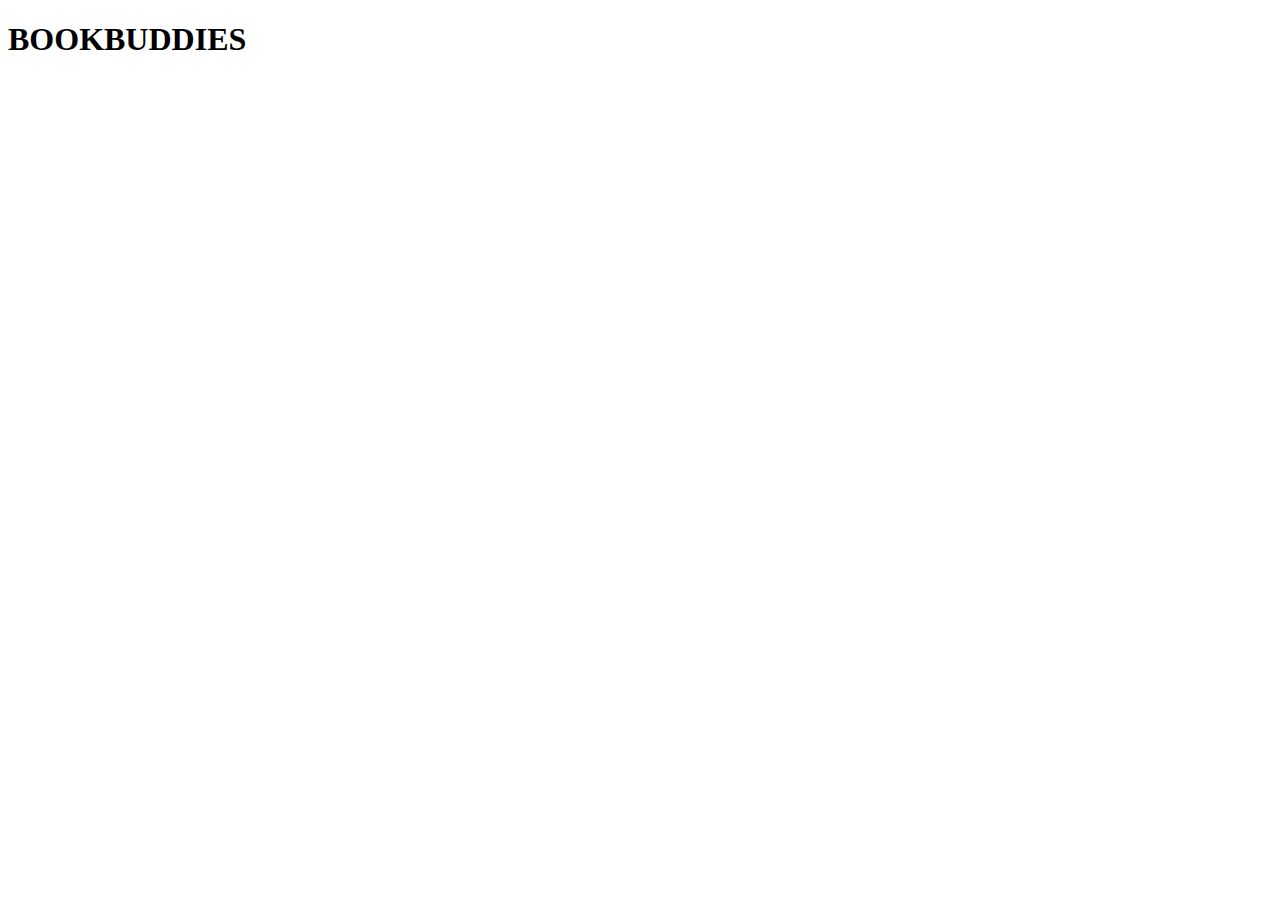
==== HTML/index.html @ 574a14b3 "I started making a title and started with the first page" ====
<!DOCTYPE html>
<html lang="en">
<head>
    <meta charset="UTF-8">
    <meta name="viewport" content="width=device-width, initial-scale=1.0">
    <link rel="stylesheet" href="/webbutveckling/Projekt/Kund_har_ratt/CSS/stylesheet.css">
    <title>Bookbuddies</title>
    <link href="https://fonts.googleapis.com/css2?family=Commissioner:wght@100..900&display=swap" rel="stylesheet">

</head>
<body>
    <h1>BOOKBUDDIES</h1>

    
    
</body>
</html>
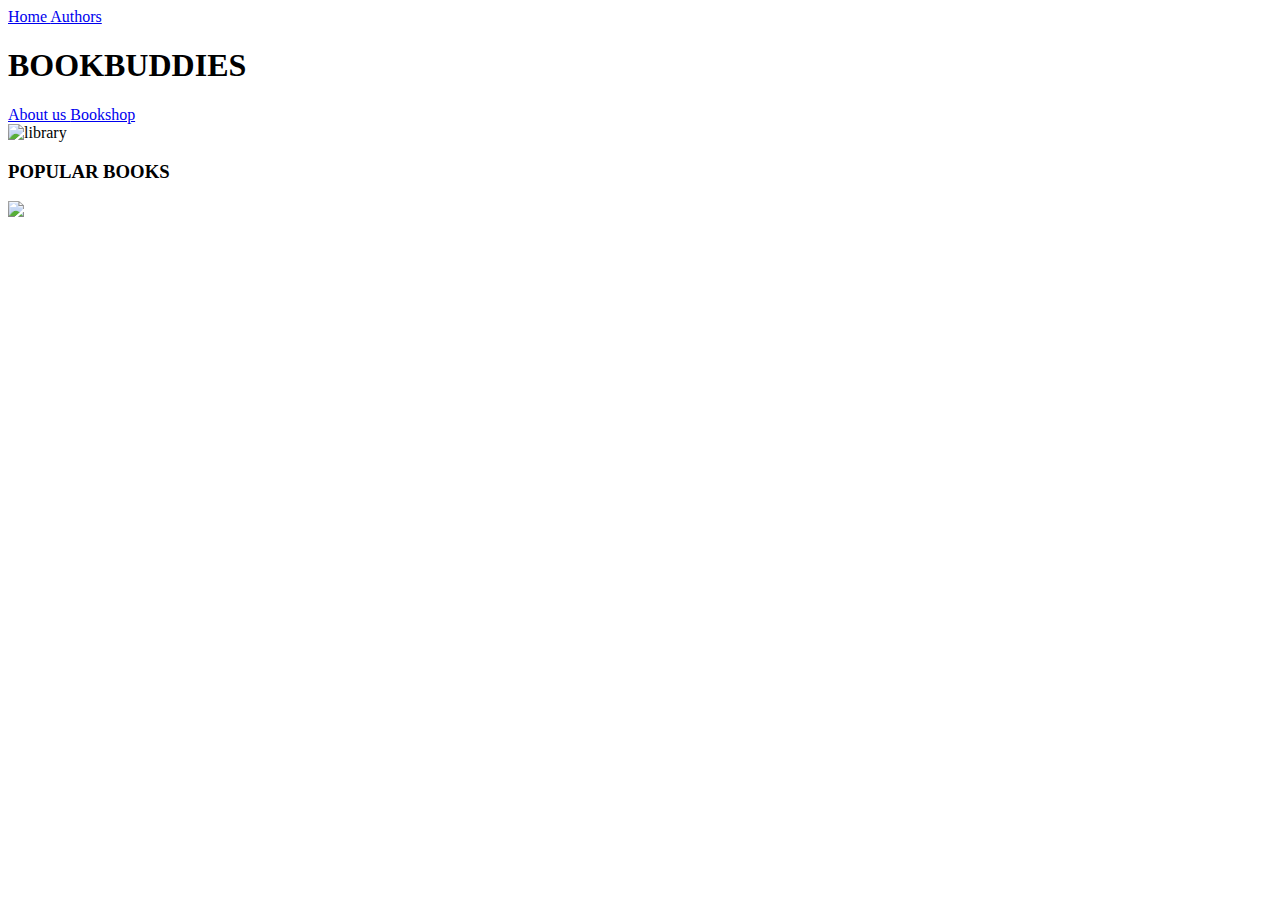
==== commit 82604398: "I added a hero img and started putting in "popular things."" ====
--- a/HTML/index.html
+++ b/HTML/index.html
@@ -5,13 +5,23 @@
     <meta name="viewport" content="width=device-width, initial-scale=1.0">
     <link rel="stylesheet" href="/webbutveckling/Projekt/Kund_har_ratt/CSS/stylesheet.css">
     <title>Bookbuddies</title>
-    <link href="https://fonts.googleapis.com/css2?family=Commissioner:wght@100..900&display=swap" rel="stylesheet">
+    <link href="https://fonts.googleapis.com/css2?family=Commissioner:wght@100..900&display=swap" rel="stylesheett">
 
 </head>
 <body>
-    <h1>BOOKBUDDIES</h1>
+    <header>
+        <nav class="navbar">
+            <a href=#home> Home </a>
+            <a href=#authors> Authors </a>
+            <h1>BOOKBUDDIES</h1>
+            <a href=#about> About us </a>
+            <a href=#bookshop> Bookshop </a>
 
-    
+        </nav>
+        <img class="library" src="/webbutveckling/Projekt/Kund_har_ratt/img/0mY8lQYqnDgmI5daThxYBtQOHVy0-REGULAR.jpg" alt="library">
+    </header>
+    <h3 class="popular">POPULAR BOOKS</h3>
+    <img class="karin" src="/webbutveckling/Projekt/Kund_har_ratt/img/Boye_Karin_SVPA.jpeg">
     
 </body>
 </html>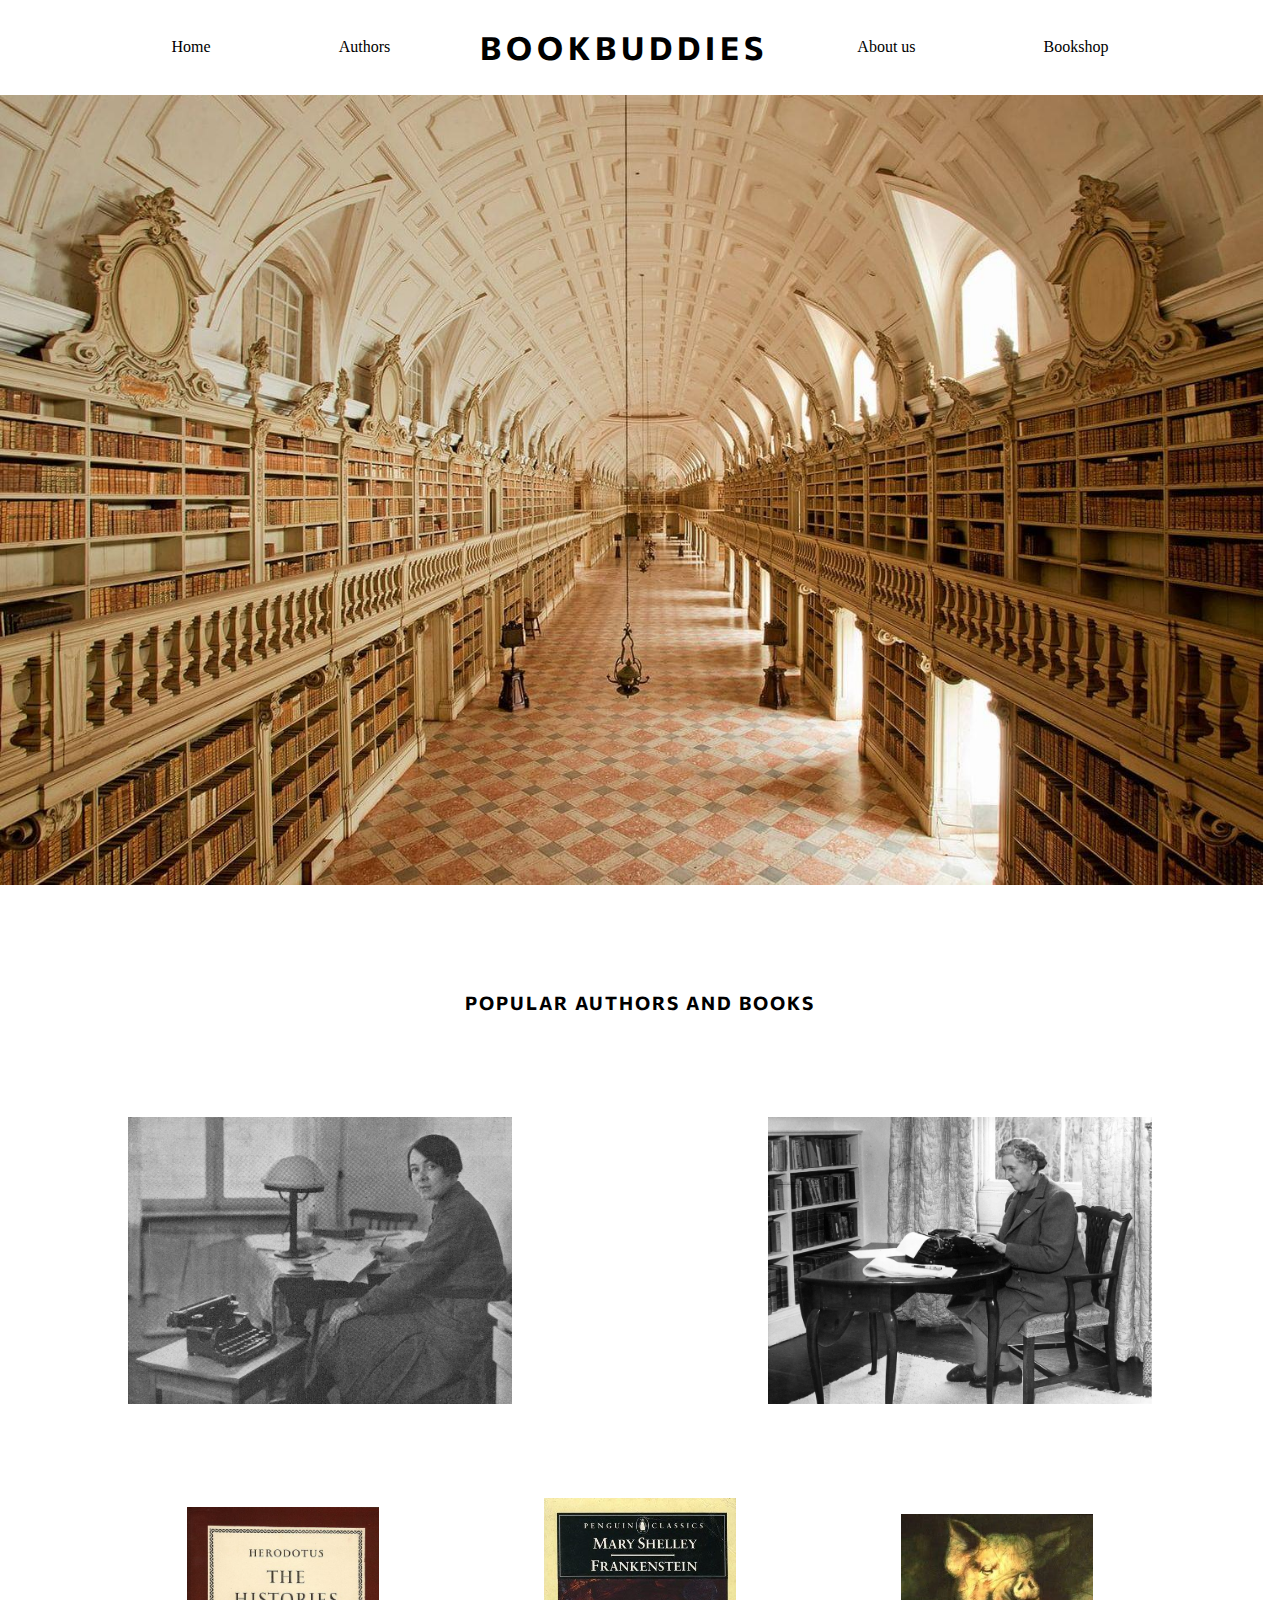
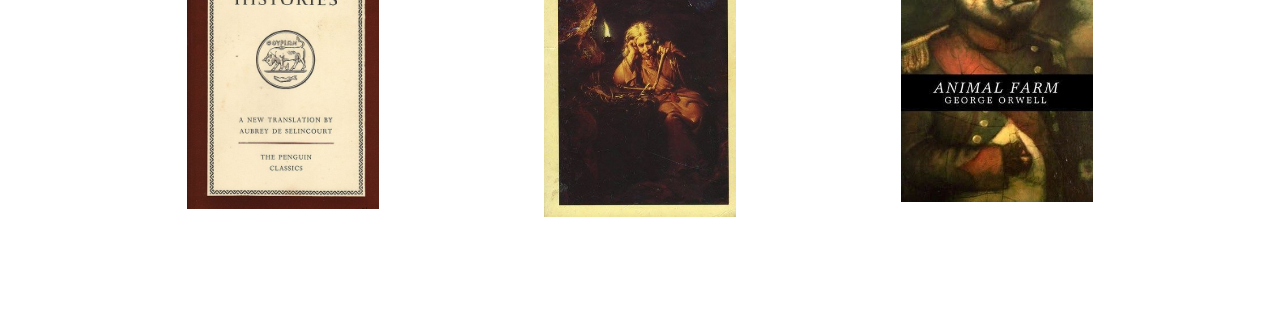
==== commit a5bd93f4: "I added the row with books and tried to scale them down" ====
--- a/HTML/index.html
+++ b/HTML/index.html
@@ -3,7 +3,7 @@
 <head>
     <meta charset="UTF-8">
     <meta name="viewport" content="width=device-width, initial-scale=1.0">
-    <link rel="stylesheet" href="/webbutveckling/Projekt/Kund_har_ratt/CSS/stylesheet.css">
+    <link rel="stylesheet" href="/CSS/stylesheet.css">
     <title>Bookbuddies</title>
     <link href="https://fonts.googleapis.com/css2?family=Commissioner:wght@100..900&display=swap" rel="stylesheett">
 
@@ -11,17 +11,40 @@
 <body>
     <header>
         <nav class="navbar">
-            <a href=#home> Home </a>
-            <a href=#authors> Authors </a>
+            <a class="navbars" href=home> Home </a>
+            <a class="navbars" href=authors> Authors </a>
             <h1>BOOKBUDDIES</h1>
-            <a href=#about> About us </a>
-            <a href=#bookshop> Bookshop </a>
+            <a class="navbars" href=about> About us </a>
+            <a class="navbars" href=bookshop> Bookshop </a>
 
         </nav>
-        <img class="library" src="/webbutveckling/Projekt/Kund_har_ratt/img/0mY8lQYqnDgmI5daThxYBtQOHVy0-REGULAR.jpg" alt="library">
+
+        <img class="library" src="/img/0mY8lQYqnDgmI5daThxYBtQOHVy0-REGULAR.jpg" alt="library">
     </header>
-    <h3 class="popular">POPULAR BOOKS</h3>
-    <img class="karin" src="/webbutveckling/Projekt/Kund_har_ratt/img/Boye_Karin_SVPA.jpeg">
+
+    <h3 class="popular">POPULAR AUTHORS AND BOOKS</h3>
+
+    <div class="authors">
+        <a href="karinboye">
+            <img class="karin" src="/img/Karinboye.jpg" alt="Karin Boye">
+        </a>
     
+        <a href="agathachristie">
+            <img class="agatha" src="/img/agathachritie.jpg" alt="Agatha Christie">
+        </a>
+    </div>
+    <div class="popularbooks">
+        <a href="Thehistory">
+            <img class="Thehistory" src="/img/thehistories.jpg" alt="little women bok">
+        </a>
+        <a href="frankenstein">
+            <img class="frankenstein" src="/img/frankenstein.jpg" alt="frankenstein book">
+        </a>
+        <a href="">
+            <img class="animalfarm" src="/img/animalfarm.jpg" alt="">
+        </a>
+    </div>
+    
+
 </body>
 </html>--- a/CSS/stylesheet.css
+++ b/CSS/stylesheet.css
@@ -0,0 +1,113 @@
+@import url(https://fonts.googleapis.com/css2?family=Commissioner:wght@300;400;500;600;700&display=swap);
+
+*{
+  margin: 0%;
+  padding: 0%;
+}
+
+body {
+  display: grid;
+  grid-template-columns: auto;
+  grid-template-rows: auto ;
+  column-gap: 4%;
+  grid-template-areas: 
+  'hd '
+  'ut'
+  'sc1'
+  'sc2'
+  'ft';
+}
+
+
+header {
+    grid-area: hd;
+}
+
+h1 {
+    display: grid;
+    grid-area: hd;
+
+    font-family: "Commissioner", sans-serif;
+    font-optical-sizing: auto;
+    font-weight: weight;
+    font-style: normal;
+    letter-spacing: 5px;    
+   
+  }
+
+  .navbars {
+    text-decoration: none;
+    color: black;
+    position: relative;
+    margin: 3%;
+  }
+
+  .navbars::after{
+    content: '';
+   height: 4px;
+   width: 0%;
+   background: #9b59b6;
+   display: block;
+   position: absolute;
+   bottom: -10px;
+   transition: all 0.4s;
+   pointer-events: none;
+  }
+
+  a:hover::after{
+    width: 100%;
+  }
+  
+  nav {
+    display: flex;
+    justify-content: center;
+    align-items: center;
+    column-gap: 4%;
+  }
+
+  .library{
+    max-width: 98.7vw;
+    grid-area: hd;
+  }
+
+  .popular{
+
+    display: flex;
+    align-items: center;
+    justify-content: center;
+    grid-area: ut ;
+    font-family: "Commissioner", sans-serif;
+    font-optical-sizing: auto;
+    font-weight: weight;
+    font-style: normal;
+    letter-spacing: 2px; 
+    margin: 8%;
+    
+  }
+
+  .authors {
+    grid-area: sc1;
+    display: flex;
+    justify-content:space-around;
+    align-items: center;
+    max-width: 100vw;
+}
+
+.authors img {
+  width: 30vw;
+}
+
+
+.popularbooks{
+  grid-area: sc2;
+  overflow: none;
+  margin: 7% ;
+  display: flex;
+  justify-content: center;
+  align-items: center;
+  gap: 15%;
+}
+.popularbooks img{
+  width: 15vw;
+  height: 100%;
+}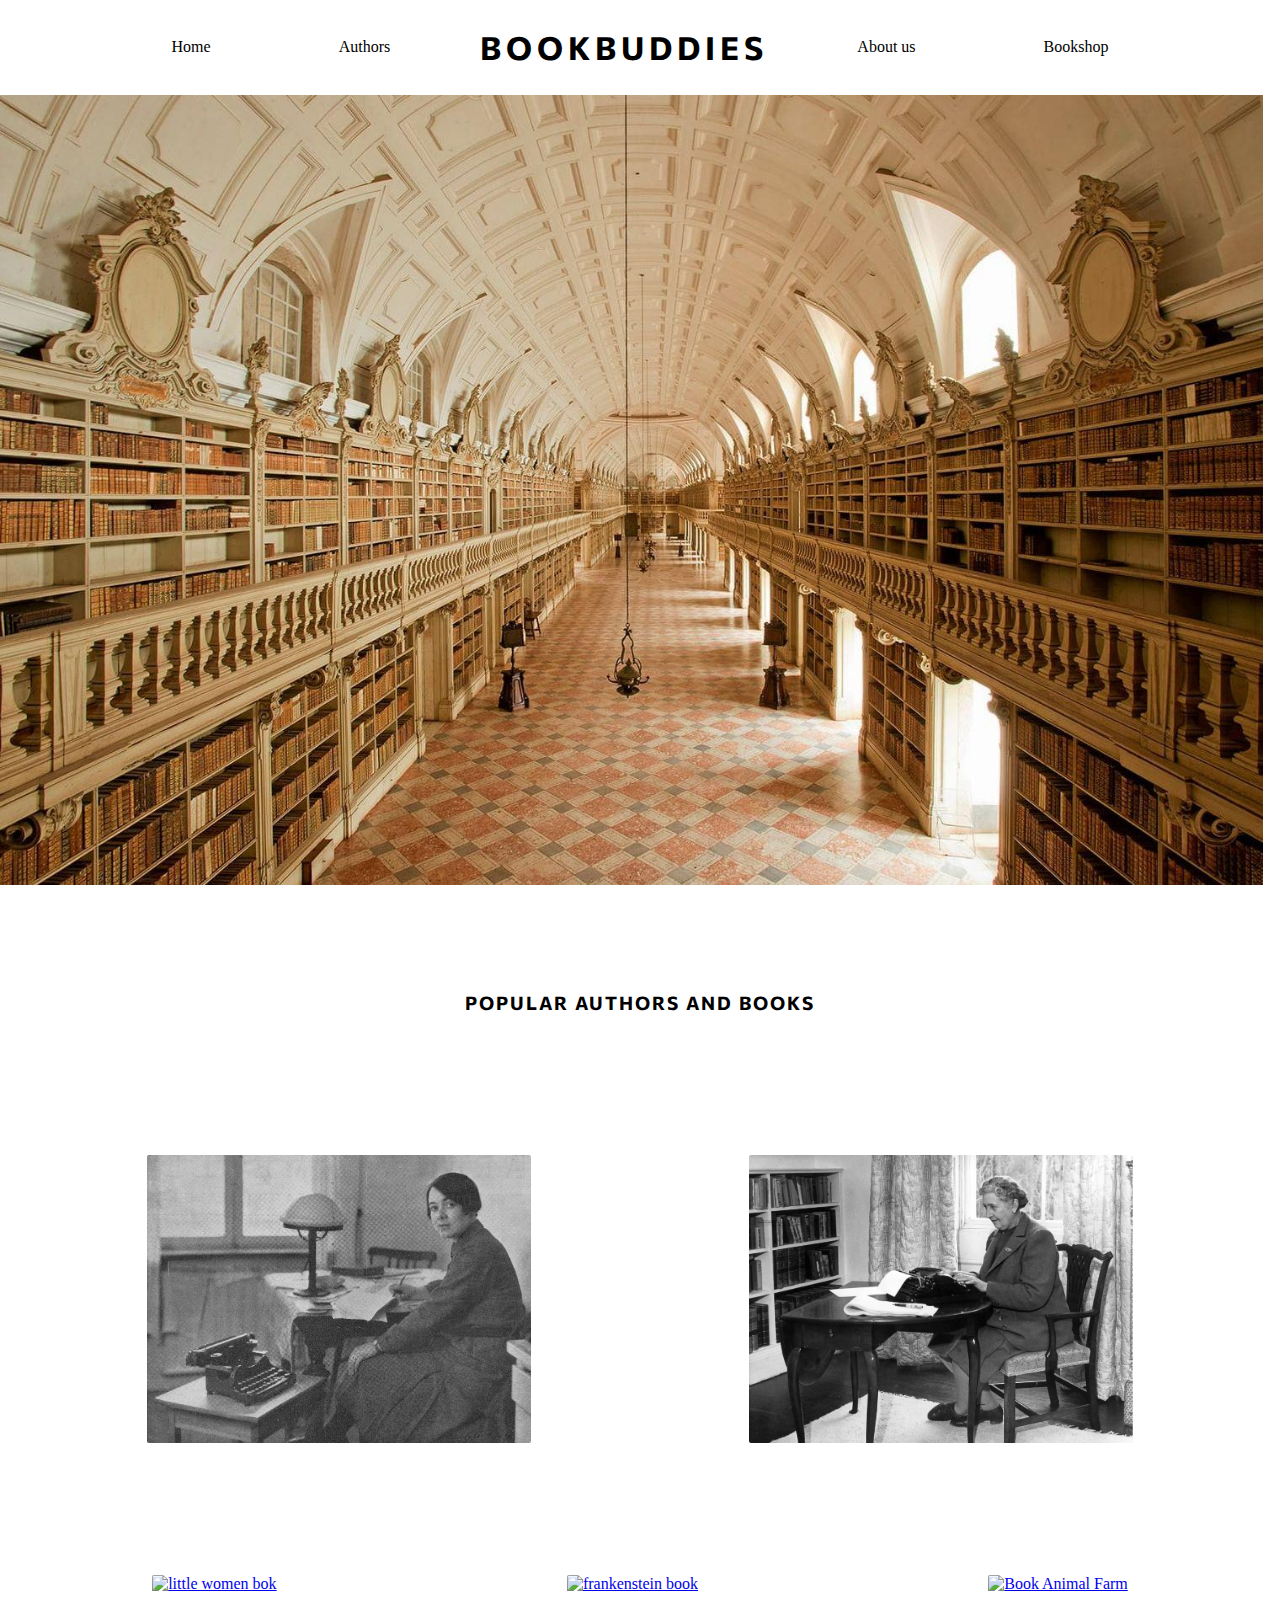
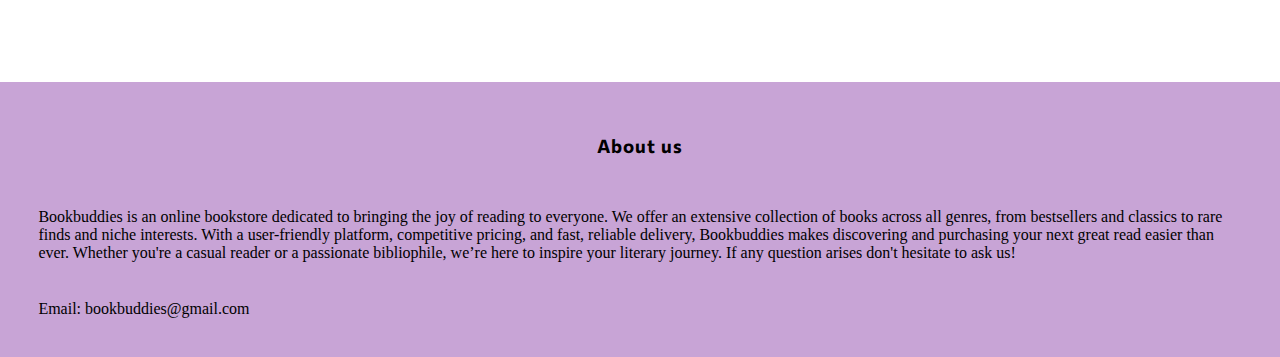
==== commit a78c96a7: "Finished all the pages" ====
--- a/HTML/index.html
+++ b/HTML/index.html
@@ -8,42 +8,47 @@
     <link href="https://fonts.googleapis.com/css2?family=Commissioner:wght@100..900&display=swap" rel="stylesheett">
 
 </head>
-<body>
+<body class="homepage">
     <header>
         <nav class="navbar">
-            <a class="navbars" href=home> Home </a>
-            <a class="navbars" href=authors> Authors </a>
+            <a class="navbars" href="index.html"> Home </a>
+            <a class="navbars" href="/HTML/index2.html"> Authors </a>
             <h1>BOOKBUDDIES</h1>
-            <a class="navbars" href=about> About us </a>
-            <a class="navbars" href=bookshop> Bookshop </a>
+            <a class="navbars" href="#aboutbookbuddies"> About us </a>
+            <a class="navbars" href="index3.html"> Bookshop </a>
 
         </nav>
 
-        <img class="library" src="/img/0mY8lQYqnDgmI5daThxYBtQOHVy0-REGULAR.jpg" alt="library">
+        <img class="library" src="/misc/0mY8lQYqnDgmI5daThxYBtQOHVy0-REGULAR.jpg" alt="library">
     </header>
 
     <h3 class="popular">POPULAR AUTHORS AND BOOKS</h3>
 
     <div class="authors">
-        <a href="karinboye">
+        <a href="/HTML/index2.html">
             <img class="karin" src="/img/Karinboye.jpg" alt="Karin Boye">
         </a>
     
-        <a href="agathachristie">
+        <a href="/HTML/index2.html">
             <img class="agatha" src="/img/agathachritie.jpg" alt="Agatha Christie">
         </a>
     </div>
     <div class="popularbooks">
-        <a href="Thehistory">
-            <img class="Thehistory" src="/img/thehistories.jpg" alt="little women bok">
+        <a href="/HTML/index3.html">
+            <img class="Thehistory" src="/img/TheHistories.jpg" alt="little women bok">
         </a>
-        <a href="frankenstein">
-            <img class="frankenstein" src="/img/frankenstein.jpg" alt="frankenstein book">
+        <a href="/HTML/index3.html">
+            <img class="frankenstein" src="/img/Frankenstein.jpg" alt="frankenstein book">
         </a>
-        <a href="">
-            <img class="animalfarm" src="/img/animalfarm.jpg" alt="">
+        <a href="/HTML/index3.html">
+            <img class="animalfarm" src="/img/Animalfarm.jpg" alt="Book Animal Farm">
         </a>
     </div>
+    <footer class="footer" id="aboutbookbuddies">
+        <h3 class="about">About us</h3>
+        <p class="fttext">Bookbuddies is an online bookstore dedicated to bringing the joy of reading to everyone. We offer an extensive collection of books across all genres, from bestsellers and classics to rare finds and niche interests. With a user-friendly platform, competitive pricing, and fast, reliable delivery, Bookbuddies makes discovering and purchasing your next great read easier than ever. Whether you're a casual reader or a passionate bibliophile, we’re here to inspire your literary journey. If any question arises don't hesitate to ask us!</p>
+        <p class="fttext">Email: bookbuddies@gmail.com</p>
+    </footer>
     
 
 </body>
--- a/CSS/stylesheet.css
+++ b/CSS/stylesheet.css
@@ -5,17 +5,45 @@
   padding: 0%;
 }
 
-body {
+.homepage {
   display: grid;
   grid-template-columns: auto;
   grid-template-rows: auto ;
-  column-gap: 4%;
   grid-template-areas: 
   'hd '
-  'ut'
+  'subtitle'
   'sc1'
   'sc2'
   'ft';
+}
+
+.authorspage{
+  display: grid;
+  grid-template-columns: 50%;
+  grid-template-rows: auto ;
+  column-gap: 4%;
+  grid-template-areas: 
+  'hd hd'
+  'subtitle subtitle'
+  'sc1 ig1'
+  'ig2 sc2'
+  'sc3 ig3'
+  'ft ft';
+}
+
+.bookstorepage{
+    display: grid;
+    grid-template-columns: auto;
+    grid-template-rows: auto ;
+    column-gap: 4%;
+    grid-template-areas: 
+    'hd'
+    'subtitle1 '
+    'subtitle2'
+    'sc1'
+    'sc2'
+    'sc3'
+    'ft';
 }
 
 
@@ -46,7 +74,7 @@
     content: '';
    height: 4px;
    width: 0%;
-   background: #9b59b6;
+   background: #C8A4D6;
    display: block;
    position: absolute;
    bottom: -10px;
@@ -75,7 +103,7 @@
     display: flex;
     align-items: center;
     justify-content: center;
-    grid-area: ut ;
+    grid-area: subtitle ;
     font-family: "Commissioner", sans-serif;
     font-optical-sizing: auto;
     font-weight: weight;
@@ -91,10 +119,20 @@
     justify-content:space-around;
     align-items: center;
     max-width: 100vw;
+    margin: 3%;
+    
 }
 
 .authors img {
   width: 30vw;
+  border-radius: 2px;
+  transition: 0.5s;
+}
+
+.authors img:hover {
+  width: 32vw;
+  filter: blur(1px);
+ 
 }
 
 
@@ -106,8 +144,179 @@
   justify-content: center;
   align-items: center;
   gap: 15%;
+  justify-content: space-around;
+ 
 }
 .popularbooks img{
   width: 15vw;
   height: 100%;
+  border-radius: 2px; 
+  transition: 0.5s;
+
+}
+
+.popularbooks img:hover {
+  width: 17vw;
+  filter: blur(1px);
+}
+
+.janeausten{
+  max-width: 98.7vw;
+  grid-area: hd;
+}
+
+
+.about{
+  font-family: "Commissioner", sans-serif;
+  font-optical-sizing: auto;
+  font-weight: weight;
+  font-style: normal;
+  letter-spacing: 1px;
+  display: flex;
+  justify-content: center;
+  margin: 4%;
+}
+
+.fttext{
+  margin: 3%;
+  grid-area: ft;
+}
+
+.allauthors{
+  font-family: "Commissioner", sans-serif;
+  font-optical-sizing: auto;
+  font-weight: weight;
+  font-style: normal;
+  letter-spacing: 1px;
+  display: flex;
+  justify-content: center;
+  margin: 4%;
+  grid-area: subtitle;
+}
+
+.Karinauthorhd{
+  grid-area: sc1;
+  margin: 5%;
+  font-family: "Commissioner", sans-serif;
+  font-optical-sizing: auto;
+  font-weight: weight;
+  font-style: normal;
+  letter-spacing: 1px;
+  display: flex;
+  justify-content: center;
+  
+}
+
+.Karinauthor{
+  margin: 7%;
+  grid-area: sc1;
+}
+
+.footer{
+  grid-area:ft;
+  background-color: #C8A4D6;
+
+}
+
+.karinboy{
+  grid-area: ig1 ;
+}
+
+.Agath{
+  grid-area:ig2;
+  max-width: 30vw;
+}
+
+.Agathacritieauthor {
+  grid-area: sc2;
+  margin: 7%;
+}
+
+.karinboy, .Agath, .jane {
+  max-width: 100%;
+  height: auto;
+}
+
+.Agathachristiehd{
+  margin: 5%;
+  font-family: "Commissioner", sans-serif;
+  font-optical-sizing: auto;
+  font-weight: weight;
+  font-style: normal;
+  letter-spacing: 1px;
+  display: flex;
+  justify-content: center;
+  grid-area: sc2;
+}
+
+.jane{
+  grid-area: ig3;
+}
+.Janehd{
+  margin: 5%;
+  font-family: "Commissioner", sans-serif;
+  font-optical-sizing: auto;
+  font-weight: weight;
+  font-style: normal;
+  letter-spacing: 1px;
+  display: flex;
+  justify-content: center;
+ 
+}
+
+.janeauthor{
+  margin: 7%;
+  grid-area: sc3;
+}
+.Bookcase{
+  max-width: 98.7vw;
+}
+.bookshop{
+  display: flex;
+  align-items: center;
+  justify-content: center;
+  grid-area: subtitle1 ;
+  font-family: "Commissioner", sans-serif;
+  font-optical-sizing: auto;
+  font-weight: weight;
+  font-style: normal;
+  letter-spacing: 2px; 
+  margin: 3%;
+}
+
+.book {
+  display: flex; 
+  justify-content: center; 
+  align-items: center;
+  margin: 1%; 
+}
+
+.book img {
+  width: auto;
+  height: auto;
+  max-width: 35vw; 
+  border-radius: 2px;
+}
+
+
+.classic-books {
+  grid-area: sc2; 
+  display: flex;
+  justify-content: center;
+  align-items: center;
+  gap: 2%; 
+  flex-wrap: wrap;
+  margin: 5%; 
+}
+.Click{
+  display: flex;
+  align-items: center;
+  justify-content: center;
+  grid-area: subtitle2 ;
+  font-family: "Commissioner", sans-serif;
+  font-optical-sizing: auto;
+  font-weight: weight;
+  font-style: normal;
+  letter-spacing: 2px; 
+  
 }